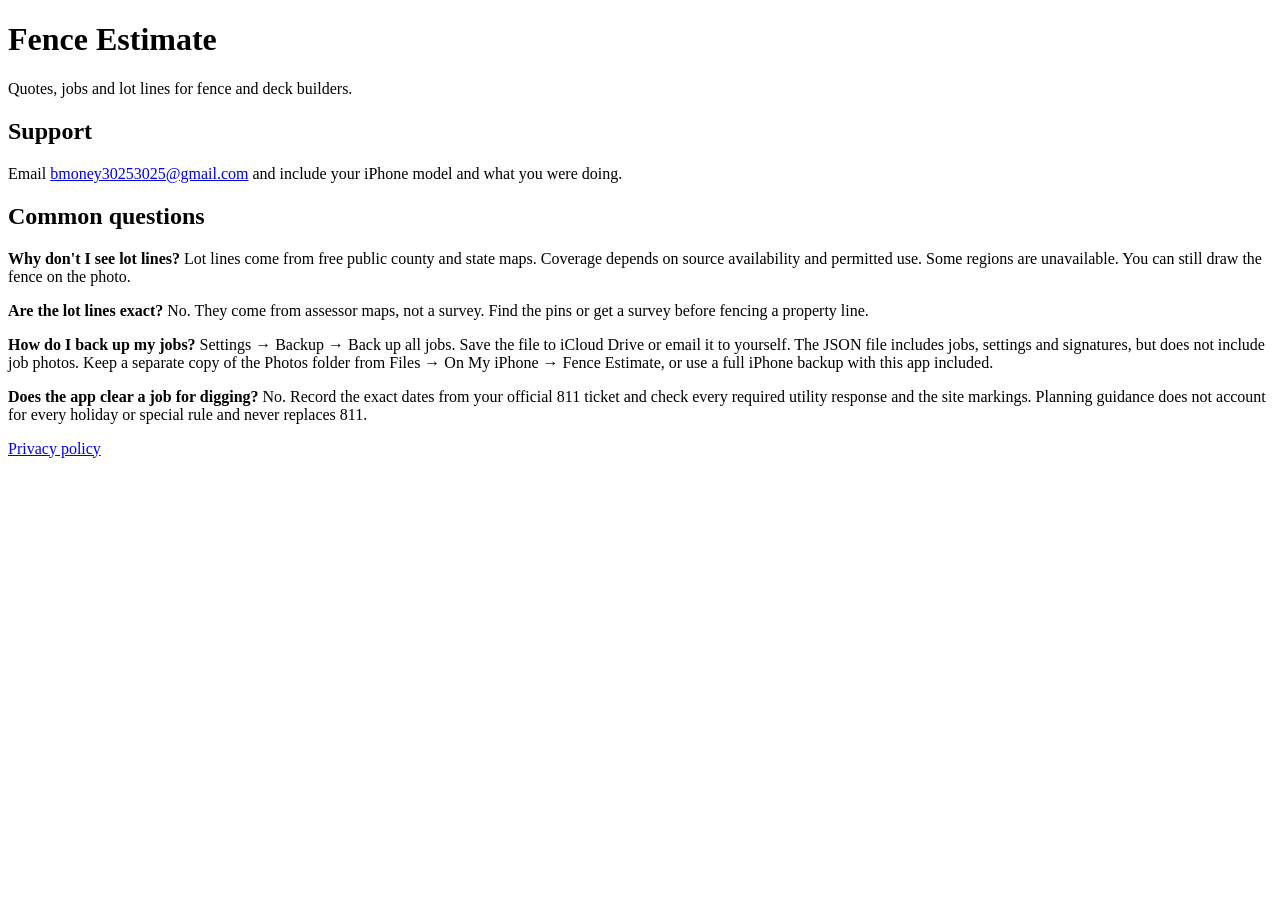
==== fence-estimate/index.html @ 351b82c5 "Publish Fence Estimate support page" ====
<!doctype html>
<html lang="en"><head><meta charset="utf-8"><meta name="viewport" content="width=device-width, initial-scale=1">
<title>Fence Estimate support</title><link rel="stylesheet" href="style.css"></head>
<body><main>
<h1>Fence Estimate</h1>
<p>Quotes, jobs and lot lines for fence and deck builders.</p>
<h2>Support</h2>
<p>Email <a href="mailto:bmoney30253025@gmail.com?subject=Fence%20Estimate%20support">bmoney30253025@gmail.com</a> and include your iPhone model and what you were doing.</p>
<h2>Common questions</h2>
<p><strong>Why don't I see lot lines?</strong> Lot lines come from free public county and state maps. Coverage depends on source availability and permitted use. Some regions are unavailable. You can still draw the fence on the photo.</p>
<p><strong>Are the lot lines exact?</strong> No. They come from assessor maps, not a survey. Find the pins or get a survey before fencing a property line.</p>
<p><strong>How do I back up my jobs?</strong> Settings → Backup → Back up all jobs. Save the file to iCloud Drive or email it to yourself. The JSON file includes jobs, settings and signatures, but does not include job photos. Keep a separate copy of the Photos folder from Files → On My iPhone → Fence Estimate, or use a full iPhone backup with this app included.</p>
<p><strong>Does the app clear a job for digging?</strong> No. Record the exact dates from your official 811 ticket and check every required utility response and the site markings. Planning guidance does not account for every holiday or special rule and never replaces 811.</p>
<p><a href="privacy.html">Privacy policy</a></p>
</main></body></html>
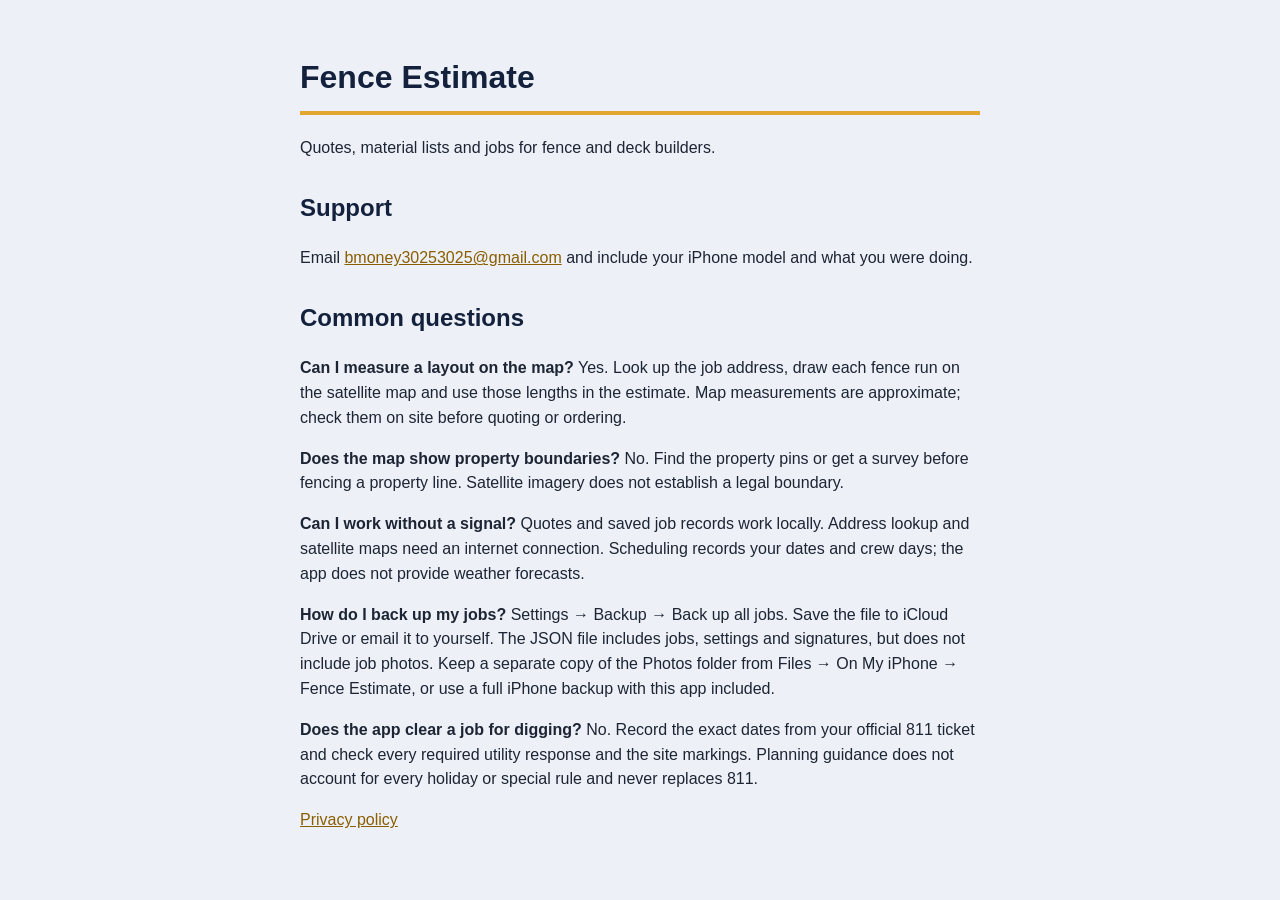
==== commit a9b0a06d: "Update Fence support for build 2 map-only release Updated content to better describe the features an" ====
--- a/fence-estimate/index.html
+++ b/fence-estimate/index.html
@@ -3,12 +3,13 @@
 <title>Fence Estimate support</title><link rel="stylesheet" href="style.css"></head>
 <body><main>
 <h1>Fence Estimate</h1>
-<p>Quotes, jobs and lot lines for fence and deck builders.</p>
+<p>Quotes, material lists and jobs for fence and deck builders.</p>
 <h2>Support</h2>
 <p>Email <a href="mailto:bmoney30253025@gmail.com?subject=Fence%20Estimate%20support">bmoney30253025@gmail.com</a> and include your iPhone model and what you were doing.</p>
 <h2>Common questions</h2>
-<p><strong>Why don't I see lot lines?</strong> Lot lines come from free public county and state maps. Coverage depends on source availability and permitted use. Some regions are unavailable. You can still draw the fence on the photo.</p>
-<p><strong>Are the lot lines exact?</strong> No. They come from assessor maps, not a survey. Find the pins or get a survey before fencing a property line.</p>
+<p><strong>Can I measure a layout on the map?</strong> Yes. Look up the job address, draw each fence run on the satellite map and use those lengths in the estimate. Map measurements are approximate; check them on site before quoting or ordering.</p>
+<p><strong>Does the map show property boundaries?</strong> No. Find the property pins or get a survey before fencing a property line. Satellite imagery does not establish a legal boundary.</p>
+<p><strong>Can I work without a signal?</strong> Quotes and saved job records work locally. Address lookup and satellite maps need an internet connection. Scheduling records your dates and crew days; the app does not provide weather forecasts.</p>
 <p><strong>How do I back up my jobs?</strong> Settings → Backup → Back up all jobs. Save the file to iCloud Drive or email it to yourself. The JSON file includes jobs, settings and signatures, but does not include job photos. Keep a separate copy of the Photos folder from Files → On My iPhone → Fence Estimate, or use a full iPhone backup with this app included.</p>
 <p><strong>Does the app clear a job for digging?</strong> No. Record the exact dates from your official 811 ticket and check every required utility response and the site markings. Planning guidance does not account for every holiday or special rule and never replaces 811.</p>
 <p><a href="privacy.html">Privacy policy</a></p>
--- a/fence-estimate/style.css
+++ b/fence-estimate/style.css
@@ -0,0 +1,7 @@
+:root { --navy:#13213D; --gold:#E3A72F; --ink:#1d2433; --bg:#EDF1F7; }
+body { margin:0; background:var(--bg); color:var(--ink); font:16px/1.55 -apple-system, BlinkMacSystemFont, "Segoe UI", sans-serif; }
+main { max-width:680px; margin:0 auto; padding:32px 16px 48px; }
+h1 { color:var(--navy); border-bottom:4px solid var(--gold); padding-bottom:8px; }
+h2 { color:var(--navy); margin-top:28px; }
+a { color:#8A5D00; }
+.small { color:#5b6475; font-size:14px; }
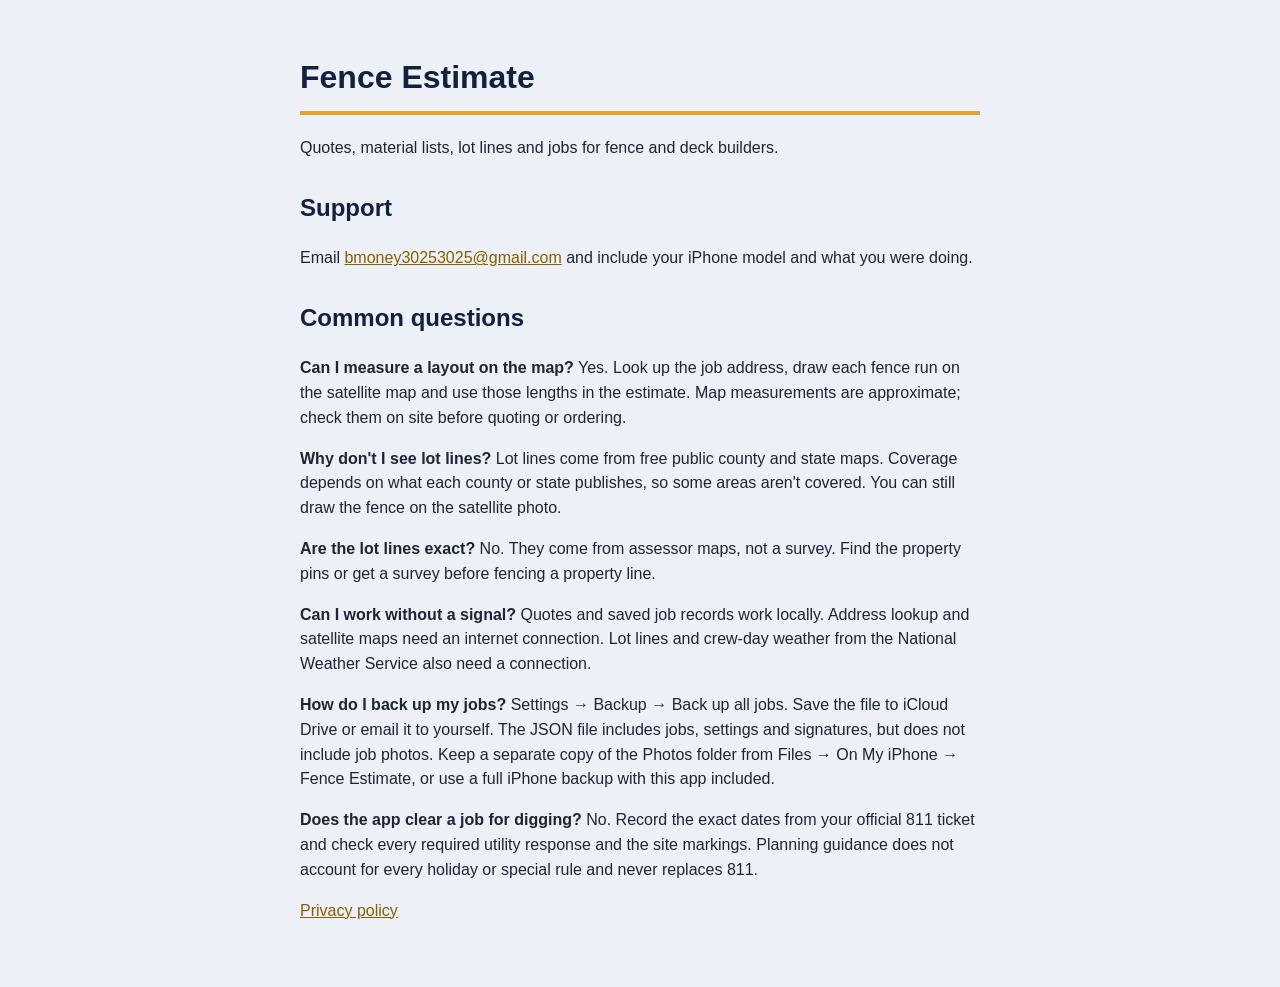
==== commit a54574b5: "Fence Estimate 1.0: lot lines and crew-day weather are back; privacy and support pages describe them" ====
--- a/fence-estimate/index.html
+++ b/fence-estimate/index.html
@@ -3,13 +3,14 @@
 <title>Fence Estimate support</title><link rel="stylesheet" href="style.css"></head>
 <body><main>
 <h1>Fence Estimate</h1>
-<p>Quotes, material lists and jobs for fence and deck builders.</p>
+<p>Quotes, material lists, lot lines and jobs for fence and deck builders.</p>
 <h2>Support</h2>
 <p>Email <a href="mailto:bmoney30253025@gmail.com?subject=Fence%20Estimate%20support">bmoney30253025@gmail.com</a> and include your iPhone model and what you were doing.</p>
 <h2>Common questions</h2>
 <p><strong>Can I measure a layout on the map?</strong> Yes. Look up the job address, draw each fence run on the satellite map and use those lengths in the estimate. Map measurements are approximate; check them on site before quoting or ordering.</p>
-<p><strong>Does the map show property boundaries?</strong> No. Find the property pins or get a survey before fencing a property line. Satellite imagery does not establish a legal boundary.</p>
-<p><strong>Can I work without a signal?</strong> Quotes and saved job records work locally. Address lookup and satellite maps need an internet connection. Scheduling records your dates and crew days; the app does not provide weather forecasts.</p>
+<p><strong>Why don't I see lot lines?</strong> Lot lines come from free public county and state maps. Coverage depends on what each county or state publishes, so some areas aren't covered. You can still draw the fence on the satellite photo.</p>
+<p><strong>Are the lot lines exact?</strong> No. They come from assessor maps, not a survey. Find the property pins or get a survey before fencing a property line.</p>
+<p><strong>Can I work without a signal?</strong> Quotes and saved job records work locally. Address lookup and satellite maps need an internet connection. Lot lines and crew-day weather from the National Weather Service also need a connection.</p>
 <p><strong>How do I back up my jobs?</strong> Settings → Backup → Back up all jobs. Save the file to iCloud Drive or email it to yourself. The JSON file includes jobs, settings and signatures, but does not include job photos. Keep a separate copy of the Photos folder from Files → On My iPhone → Fence Estimate, or use a full iPhone backup with this app included.</p>
 <p><strong>Does the app clear a job for digging?</strong> No. Record the exact dates from your official 811 ticket and check every required utility response and the site markings. Planning guidance does not account for every holiday or special rule and never replaces 811.</p>
 <p><a href="privacy.html">Privacy policy</a></p>
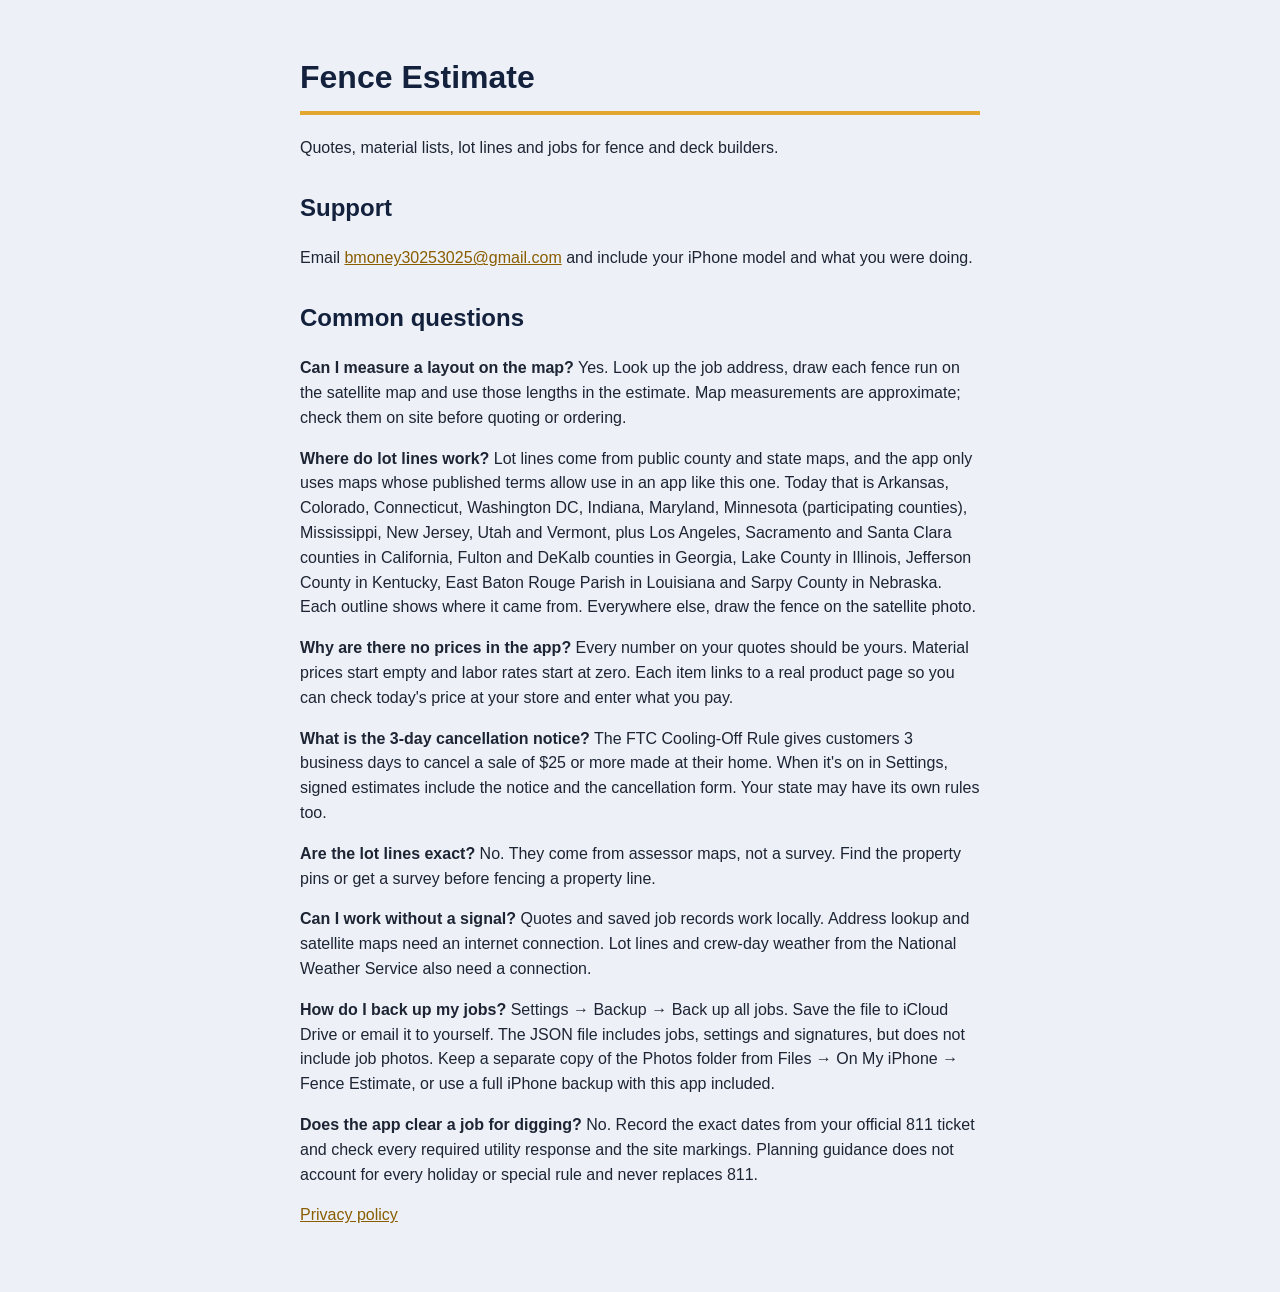
==== commit 8bb4541f: "Fence Estimate support page: covered lot-line areas, empty prices, 3-day cancellation notice Co-Auth" ====
--- a/fence-estimate/index.html
+++ b/fence-estimate/index.html
@@ -8,7 +8,9 @@
 <p>Email <a href="mailto:bmoney30253025@gmail.com?subject=Fence%20Estimate%20support">bmoney30253025@gmail.com</a> and include your iPhone model and what you were doing.</p>
 <h2>Common questions</h2>
 <p><strong>Can I measure a layout on the map?</strong> Yes. Look up the job address, draw each fence run on the satellite map and use those lengths in the estimate. Map measurements are approximate; check them on site before quoting or ordering.</p>
-<p><strong>Why don't I see lot lines?</strong> Lot lines come from free public county and state maps. Coverage depends on what each county or state publishes, so some areas aren't covered. You can still draw the fence on the satellite photo.</p>
+<p><strong>Where do lot lines work?</strong> Lot lines come from public county and state maps, and the app only uses maps whose published terms allow use in an app like this one. Today that is Arkansas, Colorado, Connecticut, Washington DC, Indiana, Maryland, Minnesota (participating counties), Mississippi, New Jersey, Utah and Vermont, plus Los Angeles, Sacramento and Santa Clara counties in California, Fulton and DeKalb counties in Georgia, Lake County in Illinois, Jefferson County in Kentucky, East Baton Rouge Parish in Louisiana and Sarpy County in Nebraska. Each outline shows where it came from. Everywhere else, draw the fence on the satellite photo.</p>
+<p><strong>Why are there no prices in the app?</strong> Every number on your quotes should be yours. Material prices start empty and labor rates start at zero. Each item links to a real product page so you can check today's price at your store and enter what you pay.</p>
+<p><strong>What is the 3-day cancellation notice?</strong> The FTC Cooling-Off Rule gives customers 3 business days to cancel a sale of $25 or more made at their home. When it's on in Settings, signed estimates include the notice and the cancellation form. Your state may have its own rules too.</p>
 <p><strong>Are the lot lines exact?</strong> No. They come from assessor maps, not a survey. Find the property pins or get a survey before fencing a property line.</p>
 <p><strong>Can I work without a signal?</strong> Quotes and saved job records work locally. Address lookup and satellite maps need an internet connection. Lot lines and crew-day weather from the National Weather Service also need a connection.</p>
 <p><strong>How do I back up my jobs?</strong> Settings → Backup → Back up all jobs. Save the file to iCloud Drive or email it to yourself. The JSON file includes jobs, settings and signatures, but does not include job photos. Keep a separate copy of the Photos folder from Files → On My iPhone → Fence Estimate, or use a full iPhone backup with this app included.</p>
